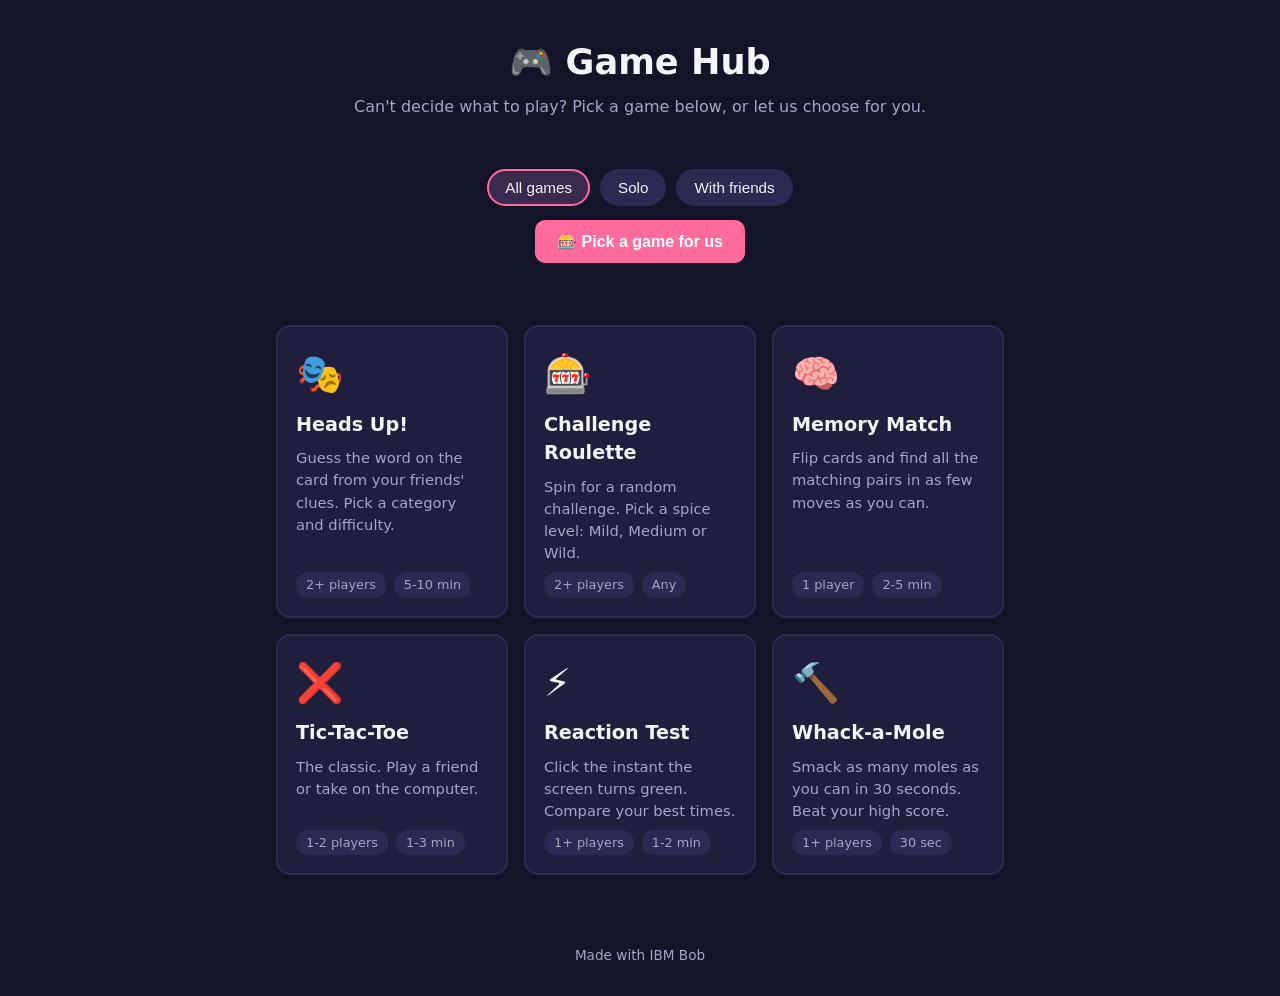
==== index.html @ 3d7d023c "Add files via upload" ====
<!DOCTYPE html>
<html lang="en">
<head>
  <meta charset="UTF-8">
  <meta name="viewport" content="width=device-width, initial-scale=1">
  <title>Game Hub</title>
  <link rel="stylesheet" href="css/shared.css">
  <link rel="stylesheet" href="css/dashboard.css">
</head>
<body>
  <header class="hero">
    <h1><button type="button" id="admin-trigger" class="icon-btn" aria-label="Admin">🎮</button> Game Hub</h1>
    <p>Can't decide what to play? Pick a game below, or let us choose for you.</p>
  </header>

  <main>
    <div class="controls">
      <div class="row">
        <button class="chip active" data-filter="all">All games</button>
        <button class="chip" data-filter="solo">Solo</button>
        <button class="chip" data-filter="multi">With friends</button>
      </div>
      <button class="btn" id="pick-btn">🎰 Pick a game for us</button>
      <div id="pick-result" aria-live="polite"></div>
    </div>

    <section class="grid" id="grid"></section>
  </main>

  <footer>Made with IBM Bob</footer>

  <div id="admin-modal" class="modal hidden" role="dialog" aria-modal="true" aria-label="Admin login">
    <div class="card modal-box">
      <h3>Admin access</h3>
      <input type="password" id="admin-pass" placeholder="Passcode" autocomplete="off">
      <p id="admin-msg" class="admin-msg" aria-live="polite"></p>
      <div class="row">
        <button class="btn" id="admin-go">Unlock</button>
        <button class="btn secondary" id="admin-cancel">Cancel</button>
      </div>
    </div>
  </div>

  <script src="js/admin-config.js"></script>
  <script src="js/games.js"></script>
  <script src="js/dashboard.js"></script>
</body>
</html>
---- css/shared.css ----
:root {
  --bg: #141428;
  --surface: #1f1f3d;
  --surface2: #2a2a52;
  --text: #f4f4fb;
  --muted: #a5a5c8;
  --accent: #ff6b9d;
  --accent2: #6bc5ff;
  --good: #4ade80;
  --bad: #f87171;
  --warn: #fbbf24;
  --radius: 14px;
}

* { box-sizing: border-box; }

body {
  margin: 0;
  min-height: 100vh;
  background: var(--bg);
  color: var(--text);
  font-family: -apple-system, "Segoe UI", system-ui, sans-serif;
  line-height: 1.5;
}

.topbar {
  display: flex;
  align-items: center;
  gap: 12px;
  padding: 12px 18px;
  background: var(--surface);
  border-bottom: 1px solid var(--surface2);
}
.topbar a { color: var(--accent2); text-decoration: none; font-weight: 600; }
.topbar a:hover { text-decoration: underline; }
.topbar h1 { margin: 0; font-size: 1.1rem; flex: 1; text-align: center; padding-right: 90px; }

main { max-width: 760px; margin: 0 auto; padding: 20px 16px 40px; }

.btn {
  background: var(--accent);
  color: #fff;
  border: 0;
  border-radius: 10px;
  padding: 12px 22px;
  font-size: 1rem;
  font-weight: 700;
  cursor: pointer;
  transition: transform .1s, opacity .15s;
}
.btn:hover { opacity: .9; }
.btn:active { transform: scale(.97); }
.btn.secondary { background: var(--surface2); color: var(--text); }
.btn.good { background: var(--good); color: #052e16; }
.btn.bad { background: var(--bad); color: #450a0a; }
.btn:disabled { opacity: .4; cursor: not-allowed; }

.card {
  background: var(--surface);
  border: 1px solid var(--surface2);
  border-radius: var(--radius);
  padding: 18px;
}

.center { text-align: center; }
.muted { color: var(--muted); }
.row { display: flex; gap: 10px; flex-wrap: wrap; justify-content: center; align-items: center; }
.hidden { display: none !important; }

.chip {
  background: var(--surface2);
  color: var(--text);
  border: 2px solid transparent;
  border-radius: 999px;
  padding: 8px 16px;
  font-size: .95rem;
  cursor: pointer;
}
.chip.active { border-color: var(--accent); background: #3a2a4d; }

input[type="text"], select {
  background: var(--surface2);
  color: var(--text);
  border: 1px solid #3d3d6b;
  border-radius: 8px;
  padding: 10px 12px;
  font-size: 1rem;
}
---- css/dashboard.css ----
header.hero { text-align: center; padding: 36px 16px 10px; }
header.hero h1 { margin: 0; font-size: 2.2rem; }
header.hero p { color: var(--muted); margin: 6px 0 0; }

.controls { display: flex; flex-direction: column; align-items: center; gap: 14px; margin: 20px 0; }

.grid {
  display: grid;
  grid-template-columns: repeat(auto-fill, minmax(220px, 1fr));
  gap: 16px;
}

.game-card {
  display: flex;
  flex-direction: column;
  gap: 8px;
  text-decoration: none;
  color: var(--text);
  background: var(--surface);
  border: 2px solid var(--surface2);
  border-radius: var(--radius);
  padding: 18px;
  transition: transform .15s, border-color .15s;
}
.game-card:hover { transform: translateY(-4px); border-color: var(--accent); }
.game-card.picked { border-color: var(--warn); box-shadow: 0 0 0 3px rgba(251, 191, 36, .35); }
.game-card .icon { font-size: 2.4rem; }
.game-card h2 { margin: 0; font-size: 1.2rem; }
.game-card p { margin: 0; color: var(--muted); font-size: .92rem; flex: 1; }
.game-card .meta { display: flex; gap: 8px; flex-wrap: wrap; font-size: .8rem; }
.game-card .meta span { background: var(--surface2); border-radius: 999px; padding: 3px 10px; color: var(--muted); }

#pick-result { font-size: 1.1rem; min-height: 1.6em; color: var(--warn); font-weight: 700; }
footer { text-align: center; color: var(--muted); padding: 30px 0; font-size: .85rem; }

.icon-btn { background: none; border: 0; padding: 0; font: inherit; color: inherit; cursor: pointer; }

.modal { position: fixed; inset: 0; background: rgba(0, 0, 0, .65); display: flex; align-items: center; justify-content: center; padding: 16px; z-index: 10; }
.modal-box { width: 100%; max-width: 340px; text-align: center; }
.modal-box h3 { margin-top: 0; }
.modal-box input { width: 100%; margin-bottom: 8px; }
.admin-msg { min-height: 1.4em; margin: 4px 0 10px; color: var(--bad); font-weight: 700; }
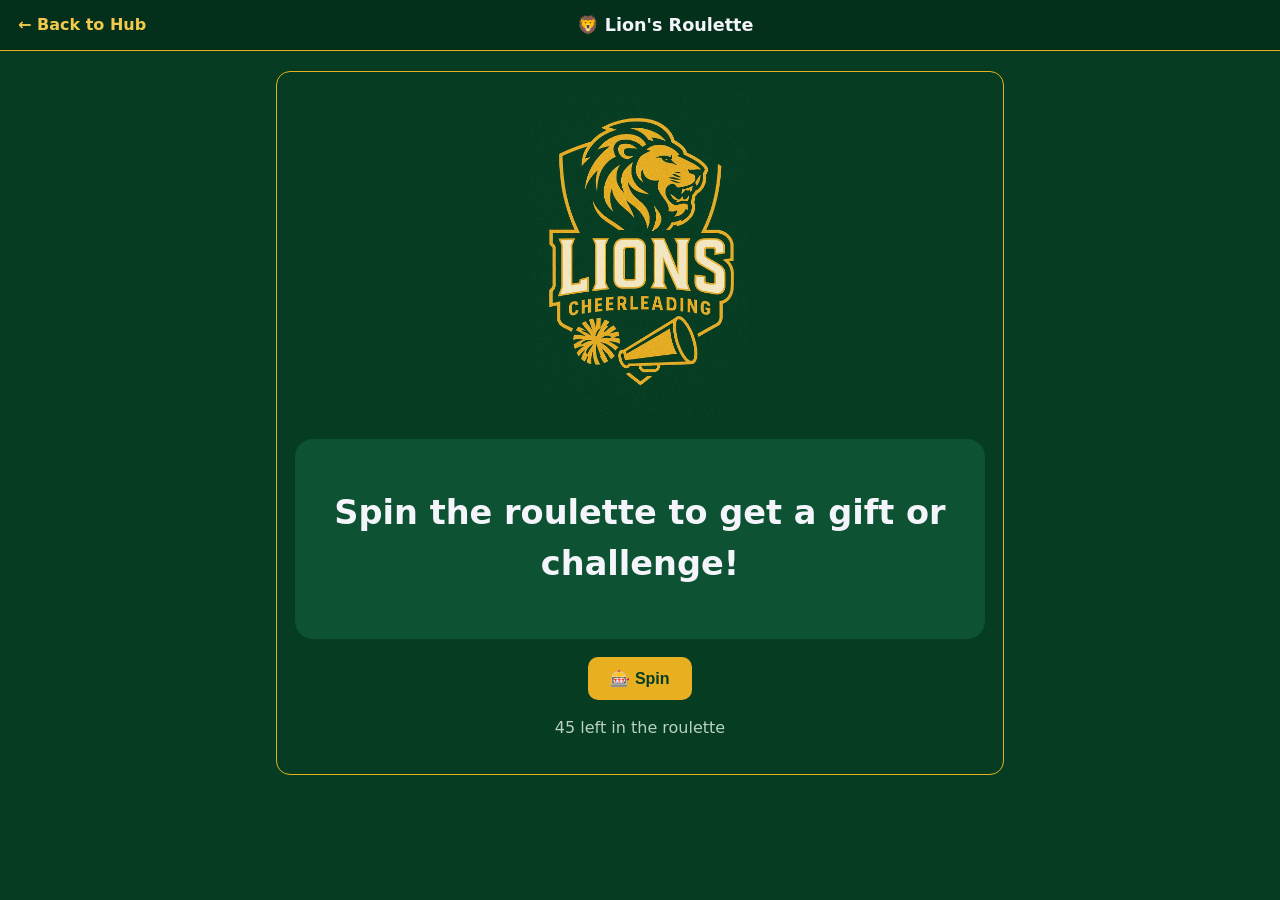
==== commit 67157487: "Add files via upload" ====
--- a/index.html
+++ b/index.html
@@ -3,46 +3,22 @@
 <head>
   <meta charset="UTF-8">
   <meta name="viewport" content="width=device-width, initial-scale=1">
-  <title>Game Hub</title>
-  <link rel="stylesheet" href="css/shared.css">
-  <link rel="stylesheet" href="css/dashboard.css">
+  <title>Lion's Roulette</title>
+  <link rel="stylesheet" href="../../css/shared.css">
+  <link rel="stylesheet" href="style.css">
 </head>
-<body>
-  <header class="hero">
-    <h1><button type="button" id="admin-trigger" class="icon-btn" aria-label="Admin">🎮</button> Game Hub</h1>
-    <p>Can't decide what to play? Pick a game below, or let us choose for you.</p>
-  </header>
-
+<body class="lions">
+  <div class="topbar"><a href="../../index.html">← Back to Hub</a><h1>🦁 Lion's Roulette</h1></div>
   <main>
-    <div class="controls">
-      <div class="row">
-        <button class="chip active" data-filter="all">All games</button>
-        <button class="chip" data-filter="solo">Solo</button>
-        <button class="chip" data-filter="multi">With friends</button>
-      </div>
-      <button class="btn" id="pick-btn">🎰 Pick a game for us</button>
-      <div id="pick-result" aria-live="polite"></div>
-    </div>
-
-    <section class="grid" id="grid"></section>
+    <section class="card center">
+      <img class="logo" src="lions-logo.jpg" alt="Lions Cheerleading logo">
+      <div id="challenge-box" class="challenge-box"><span id="challenge-text">Spin the roulette to get a gift or challenge!</span></div>
+      <button class="btn" id="spin-btn">🎰 Spin</button>
+      <p class="muted" id="count-line"></p>
+      <button class="btn secondary hidden" id="reset-btn">Reset roulette</button>
+    </section>
   </main>
-
-  <footer>Made with IBM Bob</footer>
-
-  <div id="admin-modal" class="modal hidden" role="dialog" aria-modal="true" aria-label="Admin login">
-    <div class="card modal-box">
-      <h3>Admin access</h3>
-      <input type="password" id="admin-pass" placeholder="Passcode" autocomplete="off">
-      <p id="admin-msg" class="admin-msg" aria-live="polite"></p>
-      <div class="row">
-        <button class="btn" id="admin-go">Unlock</button>
-        <button class="btn secondary" id="admin-cancel">Cancel</button>
-      </div>
-    </div>
-  </div>
-
-  <script src="js/admin-config.js"></script>
-  <script src="js/games.js"></script>
-  <script src="js/dashboard.js"></script>
+  <script src="challenges.js"></script>
+  <script src="game.js"></script>
 </body>
 </html>
--- a/style.css
+++ b/style.css
@@ -0,0 +1,38 @@
+/* Lions green & gold theme (this game only) */
+body.lions {
+  --bg: #063c22;
+  --surface: #063c22;
+  --surface2: #0d5232;
+  --accent: #e8b020;
+  --accent2: #f3c94d;
+  --muted: #b9d2c2;
+}
+body.lions .topbar { background: #04301b; border-bottom: 1px solid #e8b020; }
+body.lions .card { border: 1px solid #e8b020; }
+body.lions .btn { color: #063c22; }
+body.lions .btn.secondary { background: var(--surface2); color: var(--text); }
+body.lions input[type="text"], body.lions input[type="password"], body.lions select { border-color: #e8b020; }
+
+main > .card { margin-bottom: 18px; }
+.logo { display: block; width: 220px; max-width: 70%; height: auto; margin: 0 auto 6px; }
+.challenge-box {
+  display: flex;
+  align-items: center;
+  justify-content: center;
+  min-height: 200px;
+  margin: 18px 0;
+  padding: 20px;
+  border-radius: 18px;
+  background: var(--surface2);
+  font-size: clamp(1.4rem, 5vw, 2.1rem);
+  font-weight: 700;
+}
+.challenge-box.spinning { opacity: .6; }
+.challenge-box.done { background: #0a4a2c; border: 2px solid var(--accent); }
+.add-row input { flex: 1; min-width: 200px; }
+.small { font-size: .85rem; }
+.custom-list { list-style: none; padding: 0; margin: 10px 0; text-align: left; }
+.custom-list li { display: flex; justify-content: space-between; gap: 10px; padding: 8px 0; border-bottom: 1px solid var(--surface2); }
+.custom-list button { background: none; border: 0; color: var(--bad); cursor: pointer; font-size: 1rem; }
+.tag { color: var(--muted); font-size: .8rem; margin-right: 6px; }
+.msg { min-height: 1.5em; color: var(--bad); font-weight: 700; }
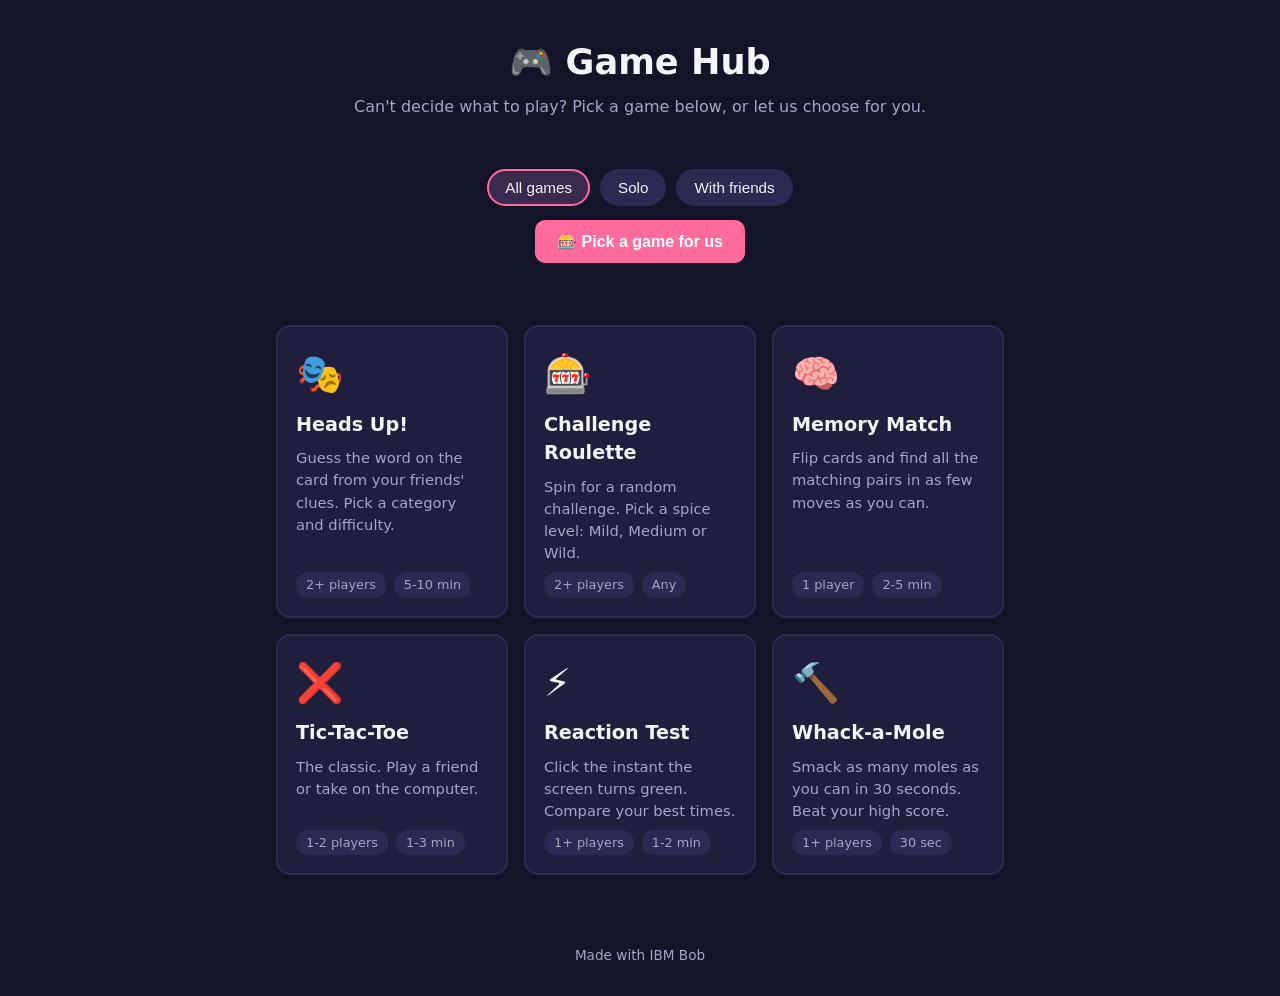
==== commit 6ded35a3: "Add files via upload" ====
--- a/index.html
+++ b/index.html
@@ -3,22 +3,46 @@
 <head>
   <meta charset="UTF-8">
   <meta name="viewport" content="width=device-width, initial-scale=1">
-  <title>Lion's Roulette</title>
-  <link rel="stylesheet" href="../../css/shared.css">
-  <link rel="stylesheet" href="style.css">
+  <title>Game Hub</title>
+  <link rel="stylesheet" href="css/shared.css">
+  <link rel="stylesheet" href="css/dashboard.css">
 </head>
-<body class="lions">
-  <div class="topbar"><a href="../../index.html">← Back to Hub</a><h1>🦁 Lion's Roulette</h1></div>
+<body>
+  <header class="hero">
+    <h1><button type="button" id="admin-trigger" class="icon-btn" aria-label="Admin">🎮</button> Game Hub</h1>
+    <p>Can't decide what to play? Pick a game below, or let us choose for you.</p>
+  </header>
+
   <main>
-    <section class="card center">
-      <img class="logo" src="lions-logo.jpg" alt="Lions Cheerleading logo">
-      <div id="challenge-box" class="challenge-box"><span id="challenge-text">Spin the roulette to get a gift or challenge!</span></div>
-      <button class="btn" id="spin-btn">🎰 Spin</button>
-      <p class="muted" id="count-line"></p>
-      <button class="btn secondary hidden" id="reset-btn">Reset roulette</button>
-    </section>
+    <div class="controls">
+      <div class="row">
+        <button class="chip active" data-filter="all">All games</button>
+        <button class="chip" data-filter="solo">Solo</button>
+        <button class="chip" data-filter="multi">With friends</button>
+      </div>
+      <button class="btn" id="pick-btn">🎰 Pick a game for us</button>
+      <div id="pick-result" aria-live="polite"></div>
+    </div>
+
+    <section class="grid" id="grid"></section>
   </main>
-  <script src="challenges.js"></script>
-  <script src="game.js"></script>
+
+  <footer>Made with IBM Bob</footer>
+
+  <div id="admin-modal" class="modal hidden" role="dialog" aria-modal="true" aria-label="Admin login">
+    <div class="card modal-box">
+      <h3>Admin access</h3>
+      <input type="password" id="admin-pass" placeholder="Passcode" autocomplete="off">
+      <p id="admin-msg" class="admin-msg" aria-live="polite"></p>
+      <div class="row">
+        <button class="btn" id="admin-go">Unlock</button>
+        <button class="btn secondary" id="admin-cancel">Cancel</button>
+      </div>
+    </div>
+  </div>
+
+  <script src="js/admin-config.js"></script>
+  <script src="js/games.js"></script>
+  <script src="js/dashboard.js"></script>
 </body>
 </html>
--- a/css/dashboard.css
+++ b/css/dashboard.css
@@ -0,0 +1,42 @@
+header.hero { text-align: center; padding: 36px 16px 10px; }
+header.hero h1 { margin: 0; font-size: 2.2rem; }
+header.hero p { color: var(--muted); margin: 6px 0 0; }
+
+.controls { display: flex; flex-direction: column; align-items: center; gap: 14px; margin: 20px 0; }
+
+.grid {
+  display: grid;
+  grid-template-columns: repeat(auto-fill, minmax(220px, 1fr));
+  gap: 16px;
+}
+
+.game-card {
+  display: flex;
+  flex-direction: column;
+  gap: 8px;
+  text-decoration: none;
+  color: var(--text);
+  background: var(--surface);
+  border: 2px solid var(--surface2);
+  border-radius: var(--radius);
+  padding: 18px;
+  transition: transform .15s, border-color .15s;
+}
+.game-card:hover { transform: translateY(-4px); border-color: var(--accent); }
+.game-card.picked { border-color: var(--warn); box-shadow: 0 0 0 3px rgba(251, 191, 36, .35); }
+.game-card .icon { font-size: 2.4rem; }
+.game-card h2 { margin: 0; font-size: 1.2rem; }
+.game-card p { margin: 0; color: var(--muted); font-size: .92rem; flex: 1; }
+.game-card .meta { display: flex; gap: 8px; flex-wrap: wrap; font-size: .8rem; }
+.game-card .meta span { background: var(--surface2); border-radius: 999px; padding: 3px 10px; color: var(--muted); }
+
+#pick-result { font-size: 1.1rem; min-height: 1.6em; color: var(--warn); font-weight: 700; }
+footer { text-align: center; color: var(--muted); padding: 30px 0; font-size: .85rem; }
+
+.icon-btn { background: none; border: 0; padding: 0; font: inherit; color: inherit; cursor: pointer; }
+
+.modal { position: fixed; inset: 0; background: rgba(0, 0, 0, .65); display: flex; align-items: center; justify-content: center; padding: 16px; z-index: 10; }
+.modal-box { width: 100%; max-width: 340px; text-align: center; }
+.modal-box h3 { margin-top: 0; }
+.modal-box input { width: 100%; margin-bottom: 8px; }
+.admin-msg { min-height: 1.4em; margin: 4px 0 10px; color: var(--bad); font-weight: 700; }
